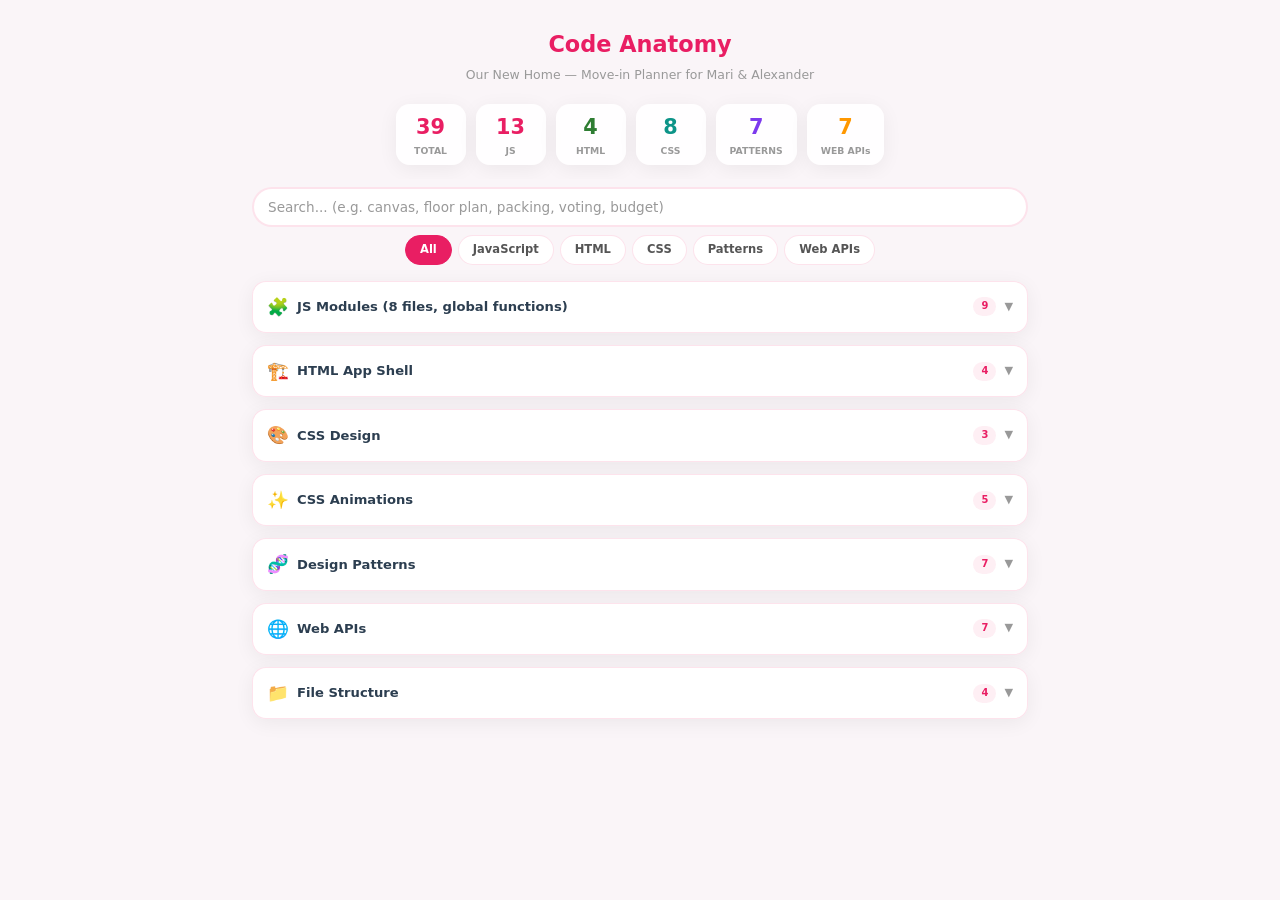
==== home/code-anatomy.html @ 6a0694fd "Add interactive Code Anatomy reference for Home Planner Co-Authored-By: Claude Opus 4.6 (1M context)" ====
<!DOCTYPE html>
<html lang="en">
<head>
<meta charset="UTF-8">
<meta name="viewport" content="width=device-width,initial-scale=1,user-scalable=no">
<title>Code Anatomy — Our New Home</title>
<style>
:root{--pk:#e91e63;--gn:#2e7d32;--pk-bg:rgba(233,30,99,.07);--gn-bg:rgba(46,125,50,.08);--gold:#f59e0b;--gold-bg:rgba(245,158,11,.1);--teal:#0d9488;--teal-bg:rgba(13,148,136,.08);--orange:#ff9800;--orange-bg:rgba(255,152,0,.08);--purple:#7c3aed;--purple-bg:rgba(124,58,237,.07);--bg:#faf5f8;--bg2:#fff;--card:rgba(255,255,255,.94);--txt:#2c3e50;--txt2:#555;--txt3:#999;--border:rgba(233,30,99,.12);--shadow:0 4px 20px rgba(0,0,0,.06);--rad:14px;--font:'Calibri','Segoe UI',system-ui,sans-serif}
@media(prefers-color-scheme:dark){:root{--bg:#1a1118;--bg2:#231920;--card:rgba(40,28,36,.94);--txt:#f0e8ec;--txt2:#bbb;--txt3:#777;--border:rgba(233,30,99,.2);--shadow:0 4px 20px rgba(0,0,0,.3);--pk-bg:rgba(233,30,99,.12);--gn-bg:rgba(46,125,50,.12);--gold-bg:rgba(245,158,11,.08);--teal-bg:rgba(13,148,136,.12);--orange-bg:rgba(255,152,0,.1);--purple-bg:rgba(124,58,237,.1)}}
*{margin:0;padding:0;box-sizing:border-box}body{font-family:var(--font);background:var(--bg);color:var(--txt);line-height:1.5;padding:12px;max-width:800px;margin:0 auto;-webkit-tap-highlight-color:transparent}h1{font-size:1.4rem;text-align:center;margin:16px 0 4px;color:var(--pk)}.subtitle{text-align:center;font-size:.78rem;color:var(--txt3);margin-bottom:20px}.search-box{position:sticky;top:0;z-index:50;padding:8px 0;background:var(--bg)}.search-box input{width:100%;padding:10px 14px;border:2px solid var(--border);border-radius:30px;font-size:.85rem;font-family:var(--font);background:var(--bg2);color:var(--txt);outline:none;transition:border-color .2s}.search-box input:focus{border-color:var(--pk)}.search-box input::placeholder{color:var(--txt3)}.filters{display:flex;flex-wrap:wrap;gap:6px;justify-content:center;margin-bottom:16px}.fpill{padding:5px 14px;border-radius:20px;font-size:.72rem;font-weight:600;border:1.5px solid var(--border);background:var(--bg2);color:var(--txt2);cursor:pointer;transition:all .2s;user-select:none}.fpill.active{background:var(--pk);color:#fff;border-color:var(--pk)}.fpill[data-f="html"].active{background:var(--gn);border-color:var(--gn);color:#fff}.fpill[data-f="css"].active{background:var(--teal);border-color:var(--teal);color:#fff}.fpill[data-f="pattern"].active{background:var(--purple);border-color:var(--purple);color:#fff}.fpill[data-f="api"].active{background:var(--orange);border-color:var(--orange);color:#fff}.cat{margin-bottom:12px;border-radius:var(--rad);overflow:hidden;background:var(--card);box-shadow:var(--shadow);border:1px solid var(--border)}.cat-hdr{display:flex;align-items:center;gap:8px;padding:12px 14px;cursor:pointer;user-select:none;transition:background .15s}.cat-hdr:active{background:var(--pk-bg)}.cat-icon{font-size:1.1rem;flex-shrink:0}.cat-title{font-size:.82rem;font-weight:700;flex:1}.cat-count{font-size:.62rem;background:var(--pk-bg);color:var(--pk);padding:2px 8px;border-radius:12px;font-weight:700}.cat-arrow{font-size:.7rem;color:var(--txt3);transition:transform .3s;flex-shrink:0}.cat.open .cat-arrow{transform:rotate(180deg)}.cat-body{max-height:0;overflow:hidden;transition:max-height .4s cubic-bezier(.4,0,.2,1)}.cat.open .cat-body{max-height:300000px}.cat-inner{padding:0 14px 14px}.item{padding:8px 10px;margin-bottom:6px;border-radius:10px;background:var(--bg);border:1px solid transparent;transition:border-color .2s}.item:last-child{margin-bottom:0}.item-name{font-family:'Consolas','Menlo','Courier New',monospace;font-size:.78rem;font-weight:700;color:var(--pk);word-break:break-all}.item-name.html-c{color:var(--gn)}.item-name.css-c{color:var(--teal)}.item-name.pattern-c{color:var(--purple)}.item-name.api-c{color:var(--orange)}.item-type{display:inline-block;font-size:.58rem;font-weight:700;padding:1px 6px;border-radius:8px;margin-left:4px;vertical-align:middle}.item-type.js{background:var(--pk-bg);color:var(--pk)}.item-type.html{background:var(--gn-bg);color:var(--gn)}.item-type.css{background:var(--teal-bg);color:var(--teal)}.item-type.pattern{background:var(--purple-bg);color:var(--purple)}.item-type.api{background:var(--orange-bg);color:var(--orange)}.item-desc{font-size:.72rem;color:var(--txt2);margin-top:3px;line-height:1.45}.item-where{font-size:.6rem;color:var(--txt3);margin-top:2px;font-style:italic}.item.highlight{border-color:var(--pk);background:var(--pk-bg)}.tag{display:inline-block;font-size:.55rem;padding:1px 5px;border-radius:6px;margin-right:3px;margin-top:2px;font-weight:600}.tag-concept{background:var(--purple-bg);color:var(--purple)}.stats{display:flex;justify-content:center;gap:10px;margin-bottom:14px;flex-wrap:wrap}.stat{text-align:center;padding:8px 14px;border-radius:var(--rad);background:var(--card);box-shadow:var(--shadow);min-width:70px}.stat-num{font-size:1.3rem;font-weight:800;color:var(--pk)}.stat-label{font-size:.58rem;color:var(--txt3);font-weight:600}.totop{position:fixed;bottom:16px;right:16px;width:40px;height:40px;border-radius:50%;background:var(--pk);color:#fff;border:none;font-size:1.1rem;cursor:pointer;box-shadow:0 4px 12px rgba(233,30,99,.3);display:none;z-index:90;transition:transform .2s}.totop:active{transform:scale(.9)}
</style>
</head>
<body>
<h1>Code Anatomy</h1>
<p class="subtitle">Our New Home — Move-in Planner for Mari & Alexander</p>
<div class="stats" id="stats"></div>
<div class="search-box"><input type="text" id="search" placeholder="Search... (e.g. canvas, floor plan, packing, voting, budget)"></div>
<div class="filters"><span class="fpill active" data-f="all" onclick="filterBy('all')">All</span><span class="fpill" data-f="js" onclick="filterBy('js')">JavaScript</span><span class="fpill" data-f="html" onclick="filterBy('html')">HTML</span><span class="fpill" data-f="css" onclick="filterBy('css')">CSS</span><span class="fpill" data-f="pattern" onclick="filterBy('pattern')">Patterns</span><span class="fpill" data-f="api" onclick="filterBy('api')">Web APIs</span></div>
<div id="content"></div>
<button class="totop" id="totop" onclick="window.scrollTo({top:0,behavior:'smooth'})">&#9650;</button>
<script>
const D=[
{icon:'🧩',title:'JS Modules (8 files, global functions)',tag:'js',desc:'Global-scope functions loaded in order. No module system — all functions are global, called via inline onclick handlers.',items:[
{name:'config.js — Constants & Definitions',type:'js',desc:'APP_VERSION, K storage keys, ROOMS (9 room types), ITEM_CATEGORIES (9 with types+specs), PROS/CONS_SUGGESTIONS, ITEM_STATUSES (6), BUY_PRIOS (3), SELL_PLATFORMS (5), CONDITIONS (5), ENERGY_COLORS, COMPANY_STATUS (5), OWNERS (3: Mari/Alex/Shared), DEFAULT_SETTINGS, FURNITURE (23 types with real meter dimensions for floor plan).',where:'js/config.js'},
{name:'preloaded.js — Preloaded Apartment Data',type:'js',desc:'PRELOADED_PLAN contains the full 92.29 m\u00B2 apartment layout. maybeInjectPreloaded() checks if data exists and seeds the apartment plan on first run.',where:'js/preloaded.js'},
{name:'utils.js — Helpers (30+ functions)',type:'js',desc:'uid() ID generator, esc() XSS sanitization, clone() deep copy, date helpers, fmtEur() Euro currency formatting, voteScore() couple voting calculator, progressBar() HTML builder, stars() rating display, energyBadge() energy class indicator, pill filter system (PILL_STATE object), chip input system, toast notifications, celebrate() confetti effect, confirmDlg() confirmation dialogs, inlineEdit(), form helpers (fVal/fNum/fChk/fSet).',where:'js/utils.js'},
{name:'data.js — localStorage CRUD Layer',type:'js',desc:'localStorage CRUD for 8 domains: plan, move, take (items to take), boxes, sell, buy, compare, settings. Activity logging system. Photo storage as dataURL strings. Budget/sell/packing stats calculators. Countdown to move-in date. exportAll/importAll for full backup.',where:'js/data.js'},
{name:'dashboard.js — Dashboard Tab',type:'js',desc:'rDash() renders countdown hero section, stat cards (items, budget, boxes, tasks), quick action buttons, recent activity feed, budget breakdown by room.',where:'js/dashboard.js'},
{name:'ui.js — Tab & Modal Management',type:'js',desc:'Tab switching between 7 views. Modal open/close system. Keyboard shortcuts: 1-7 for tabs, Esc to close modals, Ctrl+K for search. Pill filter builders per module.',where:'js/ui.js'},
{name:'plan.js — Canvas Floor Plan Editor',type:'js',desc:'Canvas 2D floor plan editor with undo/redo (30-step stack). Tools: select, room drawing, furniture placement, erase, paint/color. Multi-floor support. Grid snap for precise placement. Dimension labels showing real meters. Area calculation per room. Furniture placement with rotation and real-world dimensions.',where:'js/plan.js'},
{name:'buy.js — Buy/Wishlist Module',type:'js',desc:'Buy list and wishlist with budget tracking. Photo gallery per item. Couple voting system (voteM/voteA with yes/meh/no options). Comparison selection for side-by-side. Height visualization for furniture. Status pipeline tracking (researching/decided/ordered/shipped/delivered).',where:'js/buy.js'},
{name:'modules.js — Moving, Packing, Sell, Compare',type:'js',desc:'Moving companies (star rating, pros/cons chips, document checklist, 15-item move-day checklist). Packing/boxes (room-grouped, owner-filtered, box assignment with labels). Sell tracker (photos, conditions, platforms like eBay/Kleinanzeigen, earned/potential stats). Compare standalone (scoring algorithm, recommendation engine with weighted criteria).',where:'js/modules.js'},
]},
{icon:'🏗️',title:'HTML App Shell',tag:'html',desc:'7-tab move-in planning interface with sticky status bar.',items:[
{name:'7 Tab Navigation',type:'html',desc:'Dashboard, Plan (floor plan), Moving (companies), Packing (boxes), Sell (items to sell), Buy (items to buy), Compare (side-by-side). Tab switching renders the corresponding module.',where:'index.html'},
{name:'Sticky Status Bar',type:'html',desc:'Bottom status bar showing key metrics: days until move, budget status, packing progress.',where:'index.html'},
{name:'Modal System',type:'html',desc:'Shared modal container for all CRUD dialogs: add/edit items, company details, box management, voting.',where:'index.html'},
{name:'Scroll-to-Top Button',type:'html',desc:'Fixed position button appears on scroll, returns to top of page.',where:'index.html'},
]},
{icon:'🎨',title:'CSS Design',tag:'css',desc:'Rose/green palette with serif accent font.',items:[
{name:'Rose/Green Palette',type:'css',desc:'--pk #e11d48 (rose primary — slightly different from other projects), green secondary. Warm, home-feeling color scheme.',where:'css/styles.css'},
{name:'Fonts: DM Sans + DM Serif Display',type:'css',desc:'DM Sans for body text, DM Serif Display for headings and hero sections. Creates a warm, editorial feel.',where:'css/styles.css'},
{name:'Single CSS File',type:'css',desc:'All styles in one css/styles.css file. Cards, grids, canvas controls, pill filters, voting UI, photo galleries.',where:'css/styles.css'},
]},
{icon:'✨',title:'CSS Animations',tag:'css',desc:'Entrance effects, celebration, and budget warnings.',items:[
{name:'slideUp',type:'css',desc:'Cards and sections slide up into view on render.',where:'css/styles.css'},
{name:'popIn',type:'css',desc:'Scale-up pop entrance for stat cards and action buttons.',where:'css/styles.css'},
{name:'toastIn',type:'css',desc:'Toast notification entrance animation.',where:'css/styles.css'},
{name:'celpop — Celebration',type:'css',desc:'Confetti/celebration pop animation triggered on milestones (all boxes packed, move complete, etc.).',where:'css/styles.css'},
{name:'pulse-bg — Budget Warning',type:'css',desc:'Background pulse animation on budget cards when spending exceeds threshold.',where:'css/styles.css'},
]},
{icon:'🧬',title:'Design Patterns',tag:'pattern',desc:'Architectural patterns for a couple\'s move-in planning tool.',items:[
{name:'Global Functions (no modules)',type:'pattern',desc:'All functions are global scope. No IIFE, no ES modules, no revealing module. Simple and direct — every function callable from anywhere.',tags:['architecture']},
{name:'Pill Filter System',type:'pattern',desc:'PILL_STATE object tracks active filters per module. Pill buttons toggle filter state. Used across buy, sell, packing, and moving modules.',tags:['ux']},
{name:'Chip Input System',type:'pattern',desc:'Tag-style input where typing and pressing Enter creates a removable chip. Used for pros/cons on moving companies and item tags.',tags:['ux']},
{name:'Couple Voting (voteM/voteA)',type:'pattern',desc:'Each buy item has separate Mari and Alex votes (yes/meh/no). voteScore() calculates combined preference. Items sorted by couple agreement.',tags:['domain']},
{name:'Canvas Floor Plan with Undo/Redo',type:'pattern',desc:'Full Canvas 2D editor with 30-step undo/redo stack. Room drawing, furniture placement with real meter dimensions, multi-floor support, grid snapping.',tags:['architecture']},
{name:'Photo Storage as base64 Data URLs',type:'pattern',desc:'Photos stored directly in localStorage as base64 data URL strings. No server upload needed. Used in buy items and sell listings.',tags:['data']},
{name:'Activity Logging',type:'pattern',desc:'Every CRUD action is logged with timestamp. Dashboard activity feed shows recent changes across all modules.',tags:['data']},
]},
{icon:'🌐',title:'Web APIs',tag:'api',desc:'Browser features powering the app. Fully offline, no fetch.',items:[
{name:'localStorage',type:'api',desc:'All data for 8 domains: plan, move, take, boxes, sell, buy, compare, settings. Photos stored as base64 data URLs.',where:'js/data.js'},
{name:'Canvas 2D',type:'api',desc:'Floor plan editor: room drawing, furniture placement, dimension labels, area calculation, multi-floor rendering.',where:'js/plan.js'},
{name:'FileReader',type:'api',desc:'Photo import reads image files and converts to base64 data URLs for localStorage storage.',where:'js/buy.js, js/modules.js'},
{name:'Clipboard API',type:'api',desc:'Copy share links and exported data to clipboard.',where:'js/utils.js'},
{name:'Blob / URL.createObjectURL',type:'api',desc:'JSON export download and PNG export of floor plan canvas.',where:'js/data.js, js/plan.js'},
{name:'Touch Events',type:'api',desc:'Touch handling for the floor plan canvas editor on mobile devices. Pinch, drag, tap for furniture placement.',where:'js/plan.js'},
{name:'Keyboard Events',type:'api',desc:'Keyboard shortcuts: 1-7 for tabs, Esc to close modals, Ctrl+K for search, Ctrl+Z/Y for undo/redo in floor plan.',where:'js/ui.js'},
]},
{icon:'📁',title:'File Structure',tag:'js',desc:'Single HTML entry, one CSS file, 8 JS files.',items:[
{name:'index.html',type:'html',desc:'App shell with 7 tabs, sticky status bar, modals, scroll-to-top. Loads all scripts in order.',where:'root'},
{name:'css/styles.css',type:'css',desc:'All styles in single file. Rose palette, cards, canvas controls, pill filters, voting UI, photo galleries.',where:'css/'},
{name:'js/ (8 files)',type:'js',desc:'config.js, preloaded.js, utils.js, data.js, dashboard.js, ui.js, plan.js, buy.js, modules.js.',where:'js/'},
{name:'AWS Hooks (commented out)',type:'js',desc:'Future migration hooks to AWS are commented out in the codebase. Currently fully offline.',where:'js/data.js'},
]},
];
let activeFilter='all',searchTerm='';
function renderStats(){const c={all:0,js:0,html:0,css:0,pattern:0,api:0};D.forEach(d=>{c[d.tag]+=d.items.length;c.all+=d.items.length});document.getElementById('stats').innerHTML=`<div class="stat"><div class="stat-num">${c.all}</div><div class="stat-label">TOTAL</div></div><div class="stat"><div class="stat-num" style="color:var(--pk)">${c.js}</div><div class="stat-label">JS</div></div><div class="stat"><div class="stat-num" style="color:var(--gn)">${c.html}</div><div class="stat-label">HTML</div></div><div class="stat"><div class="stat-num" style="color:var(--teal)">${c.css}</div><div class="stat-label">CSS</div></div><div class="stat"><div class="stat-num" style="color:var(--purple)">${c.pattern}</div><div class="stat-label">PATTERNS</div></div><div class="stat"><div class="stat-num" style="color:var(--orange)">${c.api}</div><div class="stat-label">WEB APIs</div></div>`}
function renderContent(){const q=searchTerm.toLowerCase().trim();let h='';D.forEach((cat,ci)=>{if(activeFilter!=='all'&&cat.tag!==activeFilter)return;let items=cat.items;if(q)items=items.filter(it=>it.name.toLowerCase().includes(q)||it.desc.toLowerCase().includes(q)||(it.where||'').toLowerCase().includes(q)||(it.tags||[]).some(t=>t.toLowerCase().includes(q)));if(!items.length)return;h+=`<div class="cat${q?' open':''}" id="cat-${ci}"><div class="cat-hdr" onclick="toggleCat(${ci})"><span class="cat-icon">${cat.icon}</span><span class="cat-title">${cat.title}</span><span class="cat-count">${items.length}</span><span class="cat-arrow">&#9660;</span></div><div class="cat-body"><div class="cat-inner"><div style="font-size:.68rem;color:var(--txt3);margin-bottom:8px;line-height:1.4">${cat.desc}</div>${items.map(it=>{const hl=q&&it.name.toLowerCase().includes(q)?' highlight':'';const cc=it.type==='html'?' html-c':it.type==='css'?' css-c':it.type==='pattern'?' pattern-c':it.type==='api'?' api-c':'';return`<div class="item${hl}"><span class="item-name${cc}">${hm(it.name,q)}</span><span class="item-type ${it.type}">${it.type.toUpperCase()}</span>${(it.tags||[]).map(t=>`<span class="tag tag-concept">${t}</span>`).join('')}<div class="item-desc">${hm(it.desc,q)}</div>${it.where?`<div class="item-where">${hm(it.where,q)}</div>`:''}</div>`}).join('')}</div></div></div>`});if(!h)h='<div style="text-align:center;padding:40px;color:var(--txt3)">No results</div>';document.getElementById('content').innerHTML=h}
function hm(t,q){if(!q)return t;const i=t.toLowerCase().indexOf(q);if(i===-1)return t;return t.slice(0,i)+'<mark style="background:var(--gold-bg);color:inherit;padding:0 1px;border-radius:2px">'+t.slice(i,i+q.length)+'</mark>'+t.slice(i+q.length)}
function toggleCat(i){const e=document.getElementById('cat-'+i);if(e)e.classList.toggle('open')}
function filterBy(f){activeFilter=f;document.querySelectorAll('.fpill').forEach(p=>p.classList.toggle('active',p.dataset.f===f));renderContent()}
document.getElementById('search').addEventListener('input',function(){searchTerm=this.value;renderContent()});
window.addEventListener('scroll',function(){document.getElementById('totop').style.display=window.scrollY>400?'block':'none'});
renderStats();renderContent();
</script>
</body>
</html>
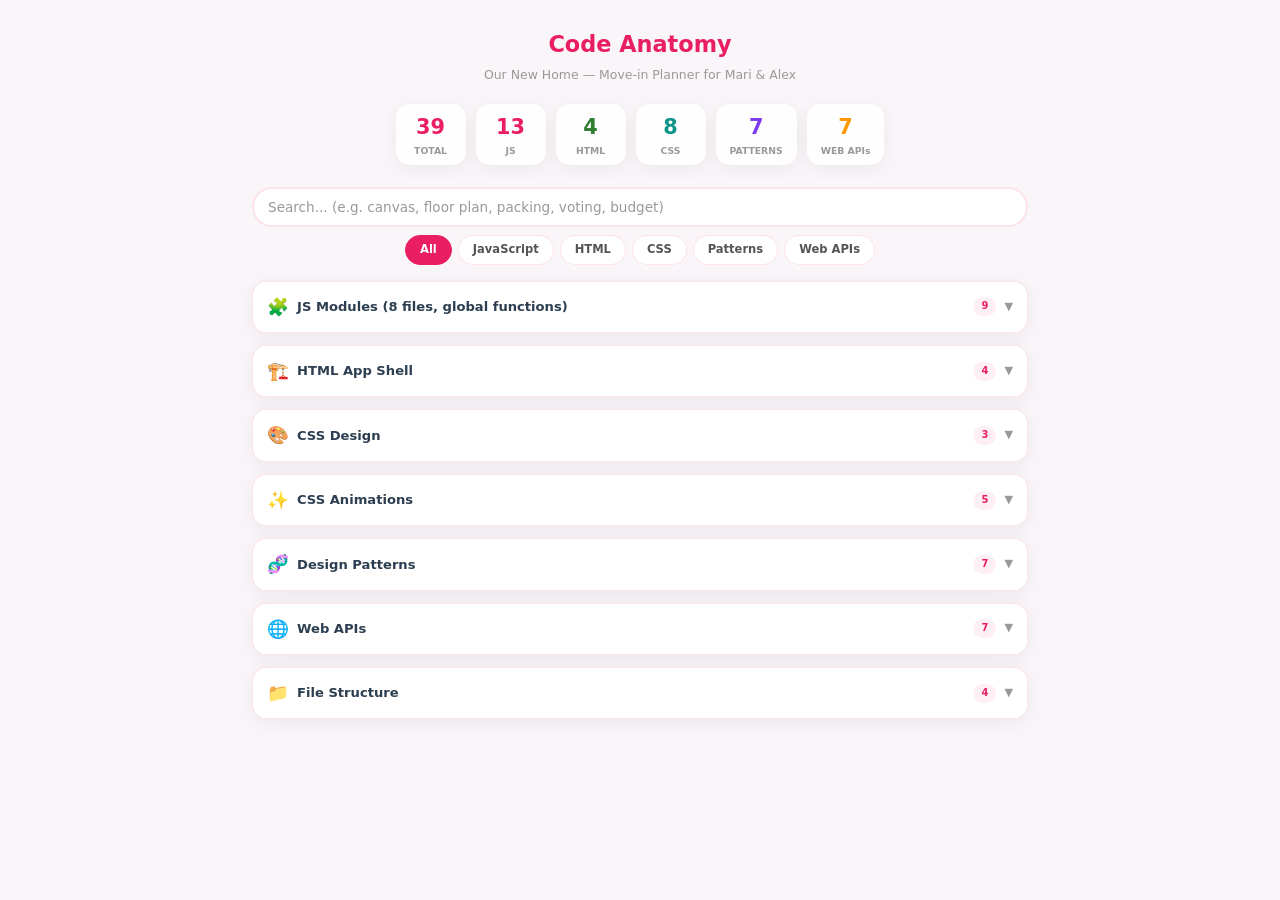
==== commit 44d82105: "Restore cute login page, rename Alexander→Alex, add romantic touches - Revert login CSS to original " ====
--- a/home/code-anatomy.html
+++ b/home/code-anatomy.html
@@ -12,7 +12,7 @@
 </head>
 <body>
 <h1>Code Anatomy</h1>
-<p class="subtitle">Our New Home — Move-in Planner for Mari & Alexander</p>
+<p class="subtitle">Our New Home — Move-in Planner for Mari & Alex</p>
 <div class="stats" id="stats"></div>
 <div class="search-box"><input type="text" id="search" placeholder="Search... (e.g. canvas, floor plan, packing, voting, budget)"></div>
 <div class="filters"><span class="fpill active" data-f="all" onclick="filterBy('all')">All</span><span class="fpill" data-f="js" onclick="filterBy('js')">JavaScript</span><span class="fpill" data-f="html" onclick="filterBy('html')">HTML</span><span class="fpill" data-f="css" onclick="filterBy('css')">CSS</span><span class="fpill" data-f="pattern" onclick="filterBy('pattern')">Patterns</span><span class="fpill" data-f="api" onclick="filterBy('api')">Web APIs</span></div>
